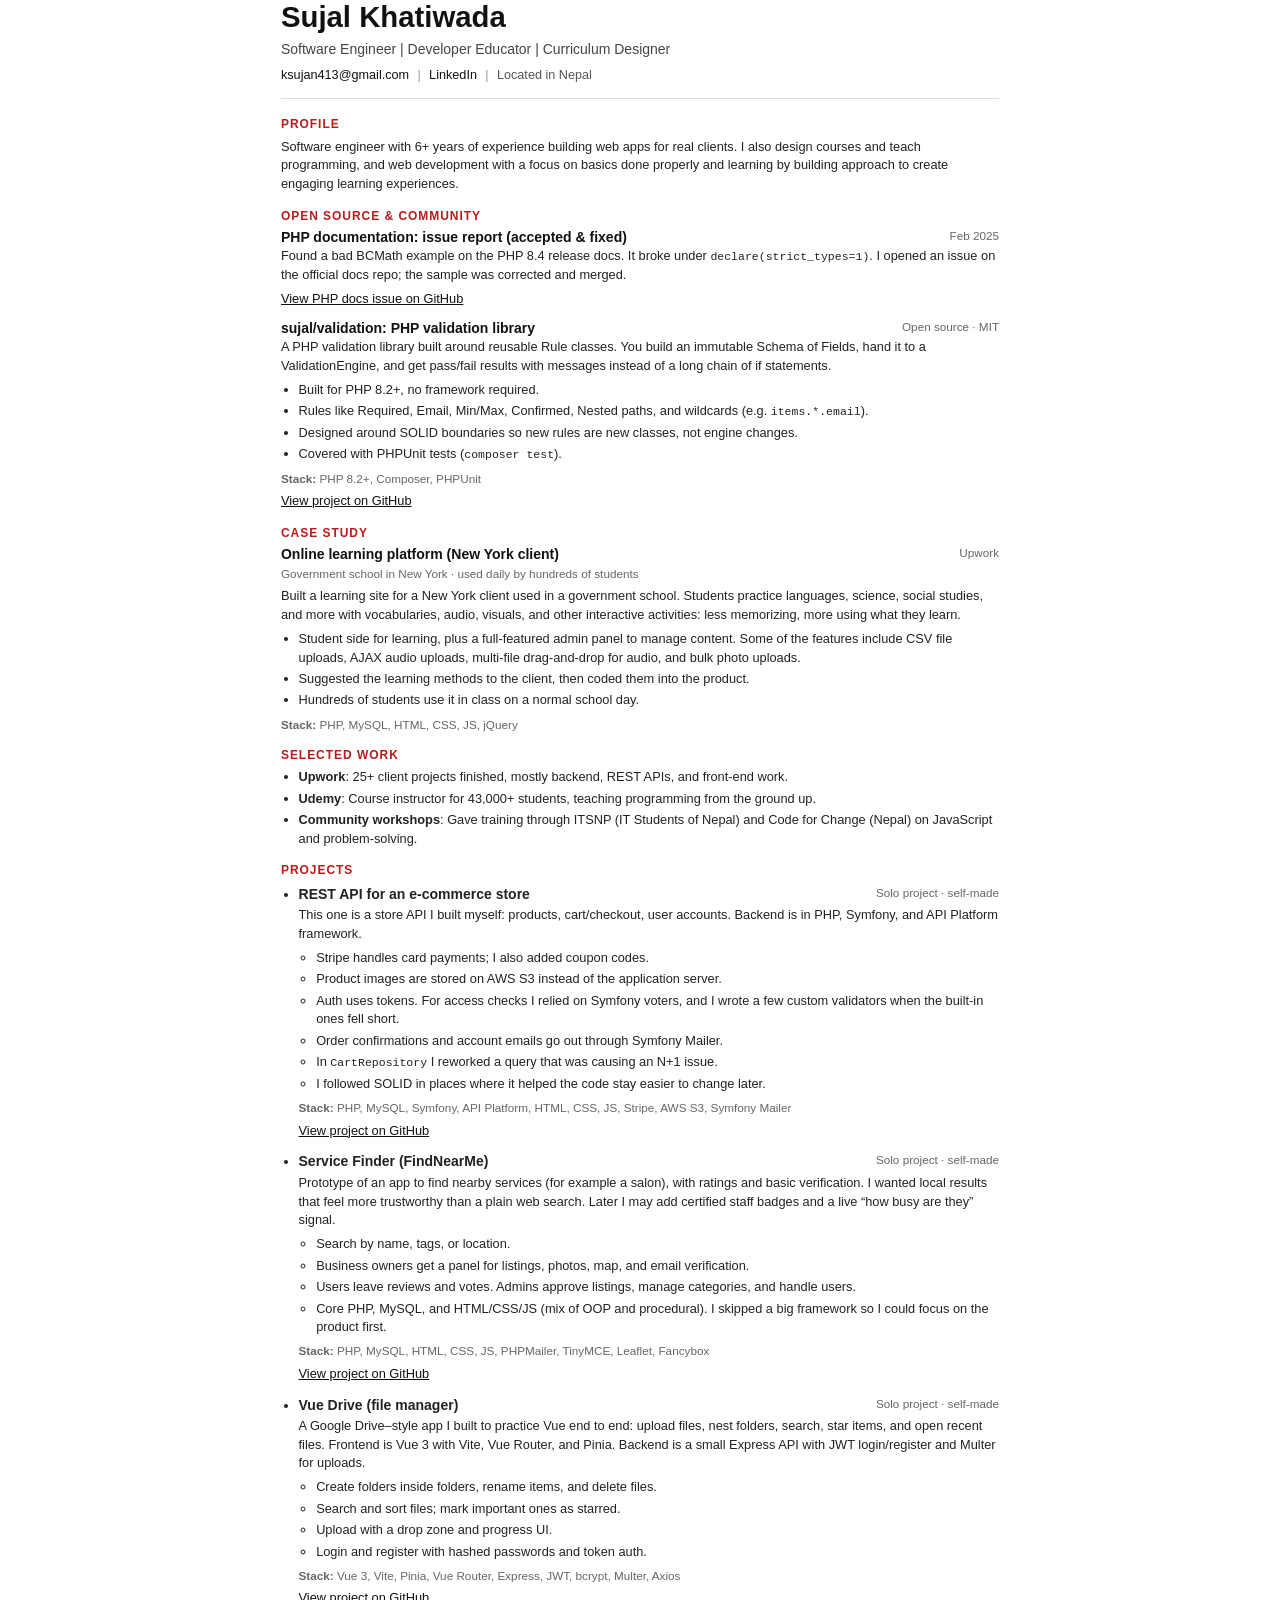
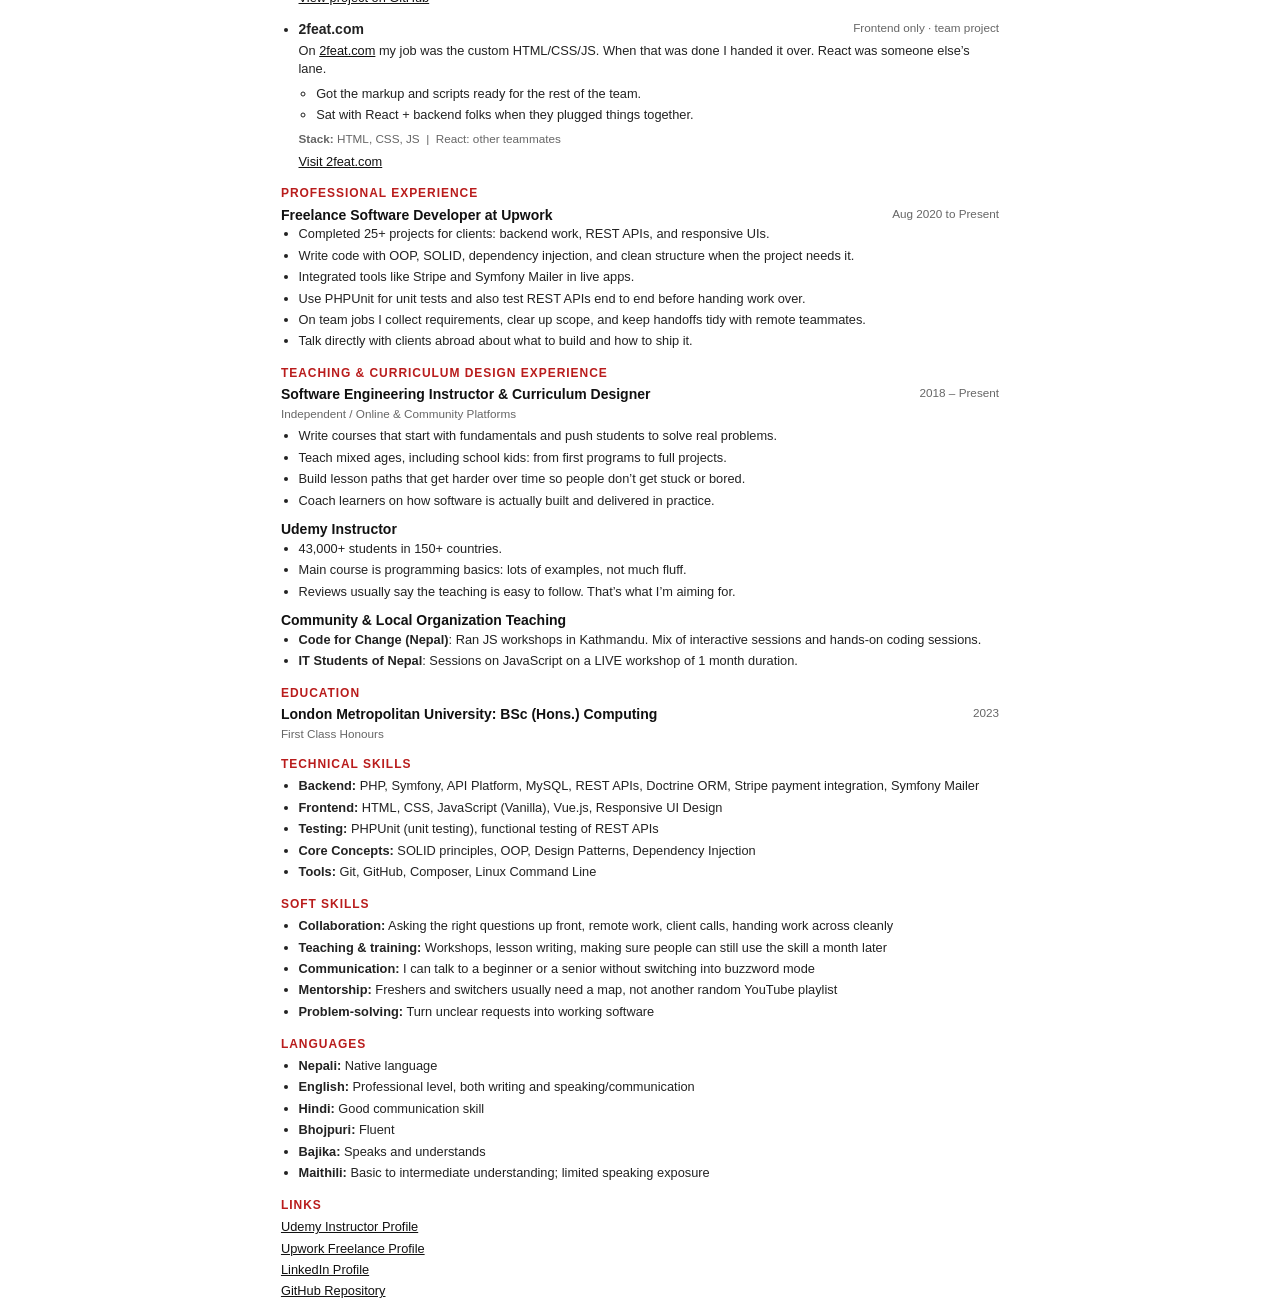
==== files/.cv-print-temp.html @ 74f62e8c "initial set up portfolio" ====
<!DOCTYPE html>
<html lang="en">
<head>
<meta charset="UTF-8">
<meta name="viewport" content="width=device-width, initial-scale=1.0">
<title>Sujal Khatiwada — CV</title>
<style>
  @page {
    size: A4;
    margin: 14mm 14mm 16mm 14mm;
  }

  * { box-sizing: border-box; }

  html, body {
    margin: 0;
    padding: 0;
    background: #fff;
    color: #111;
    font-family: -apple-system, BlinkMacSystemFont, "Segoe UI", Helvetica, Arial, sans-serif;
    -webkit-print-color-adjust: exact;
    print-color-adjust: exact;
  }

  .sheet {
    max-width: 190mm;
    margin: 0 auto;
  }

  .cv-header {
    margin-bottom: 1.15rem;
    padding-bottom: .85rem;
    border-bottom: 1px solid #ddd;
  }

  .cv-name {
    margin: 0 0 .3rem;
    font-size: 22pt;
    font-weight: 800;
    line-height: 1.15;
  }

  .cv-role {
    margin: 0 0 .45rem;
    font-size: 10.5pt;
    font-weight: 500;
    color: #444;
  }

  .cv-contacts {
    margin: 0;
    font-size: 9.5pt;
    color: #555;
  }

  .cv-contacts a {
    color: #111;
    text-decoration: none;
  }

  .cv-sep {
    margin: 0 .3rem;
    color: #999;
  }

  .cv-section {
    margin-bottom: .95rem;
  }

  .cv-section-title {
    margin: 0 0 .4rem;
    font-size: 9pt;
    font-weight: 800;
    letter-spacing: .08em;
    text-transform: uppercase;
    color: #b91c1c;
    break-after: avoid;
    page-break-after: avoid;
  }

  p, li {
    font-size: 9.6pt;
    line-height: 1.45;
    color: #222;
  }

  p { margin: 0 0 .35rem; }

  ul {
    margin: 0 0 .35rem;
    padding-left: 1.1rem;
  }

  li { margin-bottom: .18rem; }

  .cv-entry,
  .cv-project {
    margin-bottom: .7rem;
  }

  .cv-entry-head {
    display: flex;
    flex-wrap: wrap;
    justify-content: space-between;
    gap: .2rem .8rem;
    margin-bottom: .15rem;
    break-after: avoid;
    page-break-after: avoid;
  }

  .cv-entry-head h5 {
    margin: 0;
    font-size: 10.5pt;
    font-weight: 700;
  }

  .cv-entry-date,
  .cv-entry-meta {
    font-size: 8.8pt;
    color: #666;
  }

  .cv-links {
    list-style: none;
    padding-left: 0;
  }

  .cv-links a {
    color: #111;
    text-decoration: underline;
    word-break: break-word;
  }

  .cv-links i { display: none; }

  a { color: #111; text-decoration: underline; }

  code {
    font-family: ui-monospace, SFMono-Regular, Menlo, Consolas, monospace;
    font-size: .9em;
  }
</style>
</head>
<body>
  <main class="sheet">
<div class="cv-header">
                    <h3 class="cv-name">Sujal Khatiwada</h3>
                    <p class="cv-role">Software Engineer | Developer Educator | Curriculum Designer</p>
                    <p class="cv-contacts">
                        <a href="mailto:ksujan413@gmail.com">ksujan413@gmail.com</a>
                        <span class="cv-sep">|</span>
                        <a href="https://www.linkedin.com/in/sujal-k-0b3b04126/" target="_blank" rel="noopener">LinkedIn</a>
                        <span class="cv-sep">|</span>
                        <span>Located in Nepal</span>
                    </p>
                </div>

                <section class="cv-section">
                    <h4 class="cv-section-title">Profile</h4>
                    <p>
                        Software engineer with 6+ years of experience building web apps for real clients.
                        I also design courses and teach programming, and web development with a focus on basics done properly
                        and learning by building approach to create engaging learning experiences.
                    </p>
                </section>

                <section class="cv-section">
                    <h4 class="cv-section-title">Open Source &amp; Community</h4>
                    <div class="cv-entry">
                        <div class="cv-entry-head">
                            <h5>PHP documentation: issue report (accepted &amp; fixed)</h5>
                            <span class="cv-entry-date">Feb 2025</span>
                        </div>
                        <p>
                            Found a bad BCMath example on the PHP 8.4 release docs. It broke under
                            <code>declare(strict_types=1)</code>. I opened an issue on the official docs repo;
                            the sample was corrected and merged.
                        </p>
                        <ul class="cv-links">
                            <li>
                                <a href="https://github.com/php/doc-en/issues/4466"
                                    target="_blank"
                                    rel="noopener"
                                    aria-label="View PHP documentation issue about BCMath example on GitHub">
                                    View PHP docs issue on GitHub
                                    <i class="fa-solid fa-arrow-up-right-from-square" aria-hidden="true"></i>
                                </a>
                            </li>
                        </ul>
                    </div>
                    <div class="cv-entry">
                        <div class="cv-entry-head">
                            <h5>sujal/validation: PHP validation library</h5>
                            <span class="cv-entry-date">Open source · MIT</span>
                        </div>
                        <p>
                            A PHP validation library built around reusable Rule classes.
                            You build an immutable Schema of Fields, hand it to a ValidationEngine,
                            and get pass/fail results with messages instead of a long chain of if statements.
                        </p>
                        <ul>
                            <li>Built for PHP 8.2+, no framework required.</li>
                            <li>Rules like Required, Email, Min/Max, Confirmed, Nested paths, and wildcards (e.g. <code>items.*.email</code>).</li>
                            <li>Designed around SOLID boundaries so new rules are new classes, not engine changes.</li>
                            <li>Covered with PHPUnit tests (<code>composer test</code>).</li>
                        </ul>
                        <p class="cv-entry-meta">
                            <strong>Stack:</strong> PHP 8.2+, Composer, PHPUnit
                        </p>
                        <ul class="cv-links">
                            <li>
                                <a href="https://github.com/sujalK/validation"
                                    target="_blank"
                                    rel="noopener"
                                    aria-label="View sujal/validation PHP library on GitHub">
                                    View project on GitHub
                                    <i class="fa-solid fa-arrow-up-right-from-square" aria-hidden="true"></i>
                                </a>
                            </li>
                        </ul>
                    </div>
                </section>

                <section class="cv-section">
                    <h4 class="cv-section-title">Case Study</h4>
                    <div class="cv-entry">
                        <div class="cv-entry-head">
                            <h5>Online learning platform (New York client)</h5>
                            <span class="cv-entry-date">Upwork</span>
                        </div>
                        <p class="cv-entry-meta">Government school in New York · used daily by hundreds of students</p>
                        <p>
                            Built a learning site for a New York client used in a government school. Students practice
                            languages, science, social studies, and more with vocabularies, audio, visuals, and other
                            interactive activities: less memorizing, more using what they learn.
                        </p>
                        <ul>
                            <li>Student side for learning, plus a full-featured admin panel to manage content. Some of the features include CSV file uploads, AJAX audio uploads, multi-file drag-and-drop for audio, and bulk photo uploads.</li>
                            <li>Suggested the learning methods to the client, then coded them into the product.</li>
                            <li>Hundreds of students use it in class on a normal school day.</li>
                        </ul>
                        <p class="cv-entry-meta">
                            <strong>Stack:</strong> PHP, MySQL, HTML, CSS, JS, jQuery
                        </p>
                    </div>
                </section>

                <section class="cv-section">
                    <h4 class="cv-section-title">Selected Work</h4>
                    <ul>
                        <li><strong>Upwork</strong>: 25+ client projects finished, mostly backend, REST APIs, and front-end work.</li>
                        <li><strong>Udemy</strong>: Course instructor for 43,000+ students, teaching programming from the ground up.</li>
                        <li><strong>Community workshops</strong>: Gave training through ITSNP (IT Students of Nepal) and Code for Change (Nepal) on JavaScript and problem-solving.</li>
                    </ul>
                </section>

                <section class="cv-section">
                    <h4 class="cv-section-title">Projects</h4>
                    <ul class="cv-projects">
                        <li class="cv-project">
                            <div class="cv-entry-head">
                                <h5>REST API for an e-commerce store</h5>
                                <span class="cv-entry-date">Solo project · self-made</span>
                            </div>
                            <p>
                                This one is a store API I built myself: products, cart/checkout, user accounts.
                                Backend is in PHP, Symfony, and API Platform framework.
                            </p>
                            <ul>
                                <li>Stripe handles card payments; I also added coupon codes.</li>
                                <li>Product images are stored on AWS S3 instead of the application server.</li>
                                <li>Auth uses tokens. For access checks I relied on Symfony voters, and I wrote a few custom validators when the built-in ones fell short.</li>
                                <li>Order confirmations and account emails go out through Symfony Mailer.</li>
                                <li>In <code>CartRepository</code> I reworked a query that was causing an N+1 issue.</li>
                                <li>I followed SOLID in places where it helped the code stay easier to change later.</li>
                            </ul>
                            <p class="cv-entry-meta">
                                <strong>Stack:</strong> PHP, MySQL, Symfony, API Platform, HTML, CSS, JS, Stripe, AWS S3, Symfony Mailer
                            </p>
                            <ul class="cv-links">
                                <li>
                                    <a href="https://github.com/sujalK/ecommerce-api" target="_blank" rel="noopener">
                                        View project on GitHub
                                        <i class="fa-solid fa-arrow-up-right-from-square" aria-hidden="true"></i>
                                    </a>
                                </li>
                            </ul>
                        </li>

                        <li class="cv-project">
                            <div class="cv-entry-head">
                                <h5>Service Finder (FindNearMe)</h5>
                                <span class="cv-entry-date">Solo project · self-made</span>
                            </div>
                            <p>
                                Prototype of an app to find nearby services (for example a salon),
                                with ratings and basic verification. I wanted local results that feel
                                more trustworthy than a plain web search. Later I may add certified
                                staff badges and a live “how busy are they” signal.
                            </p>
                            <ul>
                                <li>Search by name, tags, or location.</li>
                                <li>Business owners get a panel for listings, photos, map, and email verification.</li>
                                <li>Users leave reviews and votes. Admins approve listings, manage categories, and handle users.</li>
                                <li>Core PHP, MySQL, and HTML/CSS/JS (mix of OOP and procedural). I skipped a big framework so I could focus on the product first.</li>
                            </ul>
                            <p class="cv-entry-meta">
                                <strong>Stack:</strong> PHP, MySQL, HTML, CSS, JS, PHPMailer, TinyMCE, Leaflet, Fancybox
                            </p>
                            <ul class="cv-links">
                                <li>
                                    <a href="https://github.com/sujalK/ServiceFinder" target="_blank" rel="noopener">
                                        View project on GitHub
                                        <i class="fa-solid fa-arrow-up-right-from-square" aria-hidden="true"></i>
                                    </a>
                                </li>
                            </ul>
                        </li>

                        <li class="cv-project">
                            <div class="cv-entry-head">
                                <h5>Vue Drive (file manager)</h5>
                                <span class="cv-entry-date">Solo project · self-made</span>
                            </div>
                            <p>
                                A Google Drive–style app I built to practice Vue end to end:
                                upload files, nest folders, search, star items, and open recent files.
                                Frontend is Vue 3 with Vite, Vue Router, and Pinia.
                                Backend is a small Express API with JWT login/register and Multer for uploads.
                            </p>
                            <ul>
                                <li>Create folders inside folders, rename items, and delete files.</li>
                                <li>Search and sort files; mark important ones as starred.</li>
                                <li>Upload with a drop zone and progress UI.</li>
                                <li>Login and register with hashed passwords and token auth.</li>
                            </ul>
                            <p class="cv-entry-meta">
                                <strong>Stack:</strong> Vue 3, Vite, Pinia, Vue Router, Express, JWT, bcrypt, Multer, Axios
                            </p>
                            <ul class="cv-links">
                                <li>
                                    <a href="https://github.com/sujalK/vue-drive" target="_blank" rel="noopener">
                                        View project on GitHub
                                        <i class="fa-solid fa-arrow-up-right-from-square" aria-hidden="true"></i>
                                    </a>
                                </li>
                            </ul>
                        </li>

                        <li class="cv-project">
                            <div class="cv-entry-head">
                                <h5>2feat.com</h5>
                                <span class="cv-entry-date">Frontend only · team project</span>
                            </div>
                            <p>
                                On
                                <a href="https://2feat.com" target="_blank" rel="noopener">2feat.com</a>
                                my job was the custom HTML/CSS/JS. When that was done I handed it over.
                                React was someone else’s lane.
                            </p>
                            <ul>
                                <li>Got the markup and scripts ready for the rest of the team.</li>
                                <li>Sat with React + backend folks when they plugged things together.</li>
                            </ul>
                            <p class="cv-entry-meta">
                                <strong>Stack:</strong> HTML, CSS, JS &nbsp;|&nbsp; React: other teammates
                            </p>
                            <ul class="cv-links">
                                <li>
                                    <a href="https://2feat.com" target="_blank" rel="noopener">
                                        Visit 2feat.com
                                        <i class="fa-solid fa-arrow-up-right-from-square" aria-hidden="true"></i>
                                    </a>
                                </li>
                            </ul>
                        </li>
                    </ul>
                </section>

                <section class="cv-section">
                    <h4 class="cv-section-title">Professional Experience</h4>
                    <div class="cv-entry">
                        <div class="cv-entry-head">
                            <h5>Freelance Software Developer at Upwork</h5>
                            <span class="cv-entry-date">Aug 2020 to Present</span>
                        </div>
                        <ul>
                            <li>Completed 25+ projects for clients: backend work, REST APIs, and responsive UIs.</li>
                            <li>Write code with OOP, SOLID, dependency injection, and clean structure when the project needs it.</li>
                            <li>Integrated tools like Stripe and Symfony Mailer in live apps.</li>
                            <li>Use PHPUnit for unit tests and also test REST APIs end to end before handing work over.</li>
                            <li>On team jobs I collect requirements, clear up scope, and keep handoffs tidy with remote teammates.</li>
                            <li>Talk directly with clients abroad about what to build and how to ship it.</li>
                        </ul>
                    </div>
                </section>

                <section class="cv-section">
                    <h4 class="cv-section-title">Teaching &amp; Curriculum Design Experience</h4>
                    <div class="cv-entry">
                        <div class="cv-entry-head">
                            <h5>Software Engineering Instructor &amp; Curriculum Designer</h5>
                            <span class="cv-entry-date">2018 – Present</span>
                        </div>
                        <p class="cv-entry-meta">Independent / Online &amp; Community Platforms</p>
                        <ul>
                            <li>Write courses that start with fundamentals and push students to solve real problems.</li>
                            <li>Teach mixed ages, including school kids: from first programs to full projects.</li>
                            <li>Build lesson paths that get harder over time so people don’t get stuck or bored.</li>
                            <li>Coach learners on how software is actually built and delivered in practice.</li>
                        </ul>
                    </div>
                    <div class="cv-entry">
                        <div class="cv-entry-head">
                            <h5>Udemy Instructor</h5>
                        </div>
                        <ul>
                            <li>43,000+ students in 150+ countries.</li>
                            <li>Main course is programming basics: lots of examples, not much fluff.</li>
                            <li>Reviews usually say the teaching is easy to follow. That’s what I’m aiming for.</li>
                        </ul>
                    </div>
                    <div class="cv-entry">
                        <div class="cv-entry-head">
                            <h5>Community &amp; Local Organization Teaching</h5>
                        </div>
                        <ul>
                            <li><strong>Code for Change (Nepal)</strong>: Ran JS workshops in Kathmandu. Mix of interactive sessions and hands-on coding sessions.</li>
                            <li><strong>IT Students of Nepal</strong>: Sessions on JavaScript on a LIVE workshop of 1 month duration.</li>
                        </ul>
                    </div>
                </section>

                <section class="cv-section">
                    <h4 class="cv-section-title">Education</h4>
                    <div class="cv-entry">
                        <div class="cv-entry-head">
                            <h5>London Metropolitan University: BSc (Hons.) Computing</h5>
                            <span class="cv-entry-date">2023</span>
                        </div>
                        <p class="cv-entry-meta">First Class Honours</p>
                    </div>
                </section>

                <section class="cv-section">
                    <h4 class="cv-section-title">Technical Skills</h4>
                    <ul class="cv-skills">
                        <li><strong>Backend:</strong> PHP, Symfony, API Platform, MySQL, REST APIs, Doctrine ORM, Stripe payment integration, Symfony Mailer</li>
                        <li><strong>Frontend:</strong> HTML, CSS, JavaScript (Vanilla), Vue.js, Responsive UI Design</li>
                        <li><strong>Testing:</strong> PHPUnit (unit testing), functional testing of REST APIs</li>
                        <li><strong>Core Concepts:</strong> SOLID principles, OOP, Design Patterns, Dependency Injection</li>
                        <li><strong>Tools:</strong> Git, GitHub, Composer, Linux Command Line</li>
                    </ul>
                </section>

                <section class="cv-section">
                    <h4 class="cv-section-title">Soft Skills</h4>
                    <ul class="cv-skills">
                        <li><strong>Collaboration:</strong> Asking the right questions up front, remote work, client calls, handing work across cleanly</li>
                        <li><strong>Teaching &amp; training:</strong> Workshops, lesson writing, making sure people can still use the skill a month later</li>
                        <li><strong>Communication:</strong> I can talk to a beginner or a senior without switching into buzzword mode</li>
                        <li><strong>Mentorship:</strong> Freshers and switchers usually need a map, not another random YouTube playlist</li>
                        <li><strong>Problem-solving:</strong> Turn unclear requests into working software</li>
                    </ul>
                </section>

                <section class="cv-section">
                    <h4 class="cv-section-title">Languages</h4>
                    <ul class="cv-skills">
                        <li><strong>Nepali:</strong> Native language</li>
                        <li><strong>English:</strong> Professional level, both writing and speaking/communication</li>
                        <li><strong>Hindi:</strong> Good communication skill</li>
                        <li><strong>Bhojpuri:</strong> Fluent</li>
                        <li><strong>Bajika:</strong> Speaks and understands</li>
                        <li><strong>Maithili:</strong> Basic to intermediate understanding; limited speaking exposure</li>
                    </ul>
                </section>

                <section class="cv-section">
                    <h4 class="cv-section-title">Links</h4>
                    <ul class="cv-links">
                        <li>
                            <a href="https://www.udemy.com/user/sujal-12/" target="_blank" rel="noopener">
                                Udemy Instructor Profile
                                <i class="fa-solid fa-arrow-up-right-from-square" aria-hidden="true"></i>
                            </a>
                        </li>
                        <li>
                            <a href="https://www.upwork.com/freelancers/~01d616780dda5599a9" target="_blank" rel="noopener">
                                Upwork Freelance Profile
                                <i class="fa-solid fa-arrow-up-right-from-square" aria-hidden="true"></i>
                            </a>
                        </li>
                        <li>
                            <a href="https://www.linkedin.com/in/sujal-k-0b3b04126/" target="_blank" rel="noopener">
                                LinkedIn Profile
                                <i class="fa-solid fa-arrow-up-right-from-square" aria-hidden="true"></i>
                            </a>
                        </li>
                        <li>
                            <a href="https://github.com/sujalK" target="_blank" rel="noopener">
                                GitHub Repository
                                <i class="fa-solid fa-arrow-up-right-from-square" aria-hidden="true"></i>
                            </a>
                        </li>
                    </ul>
                </section>
  </main>
</body>
</html>
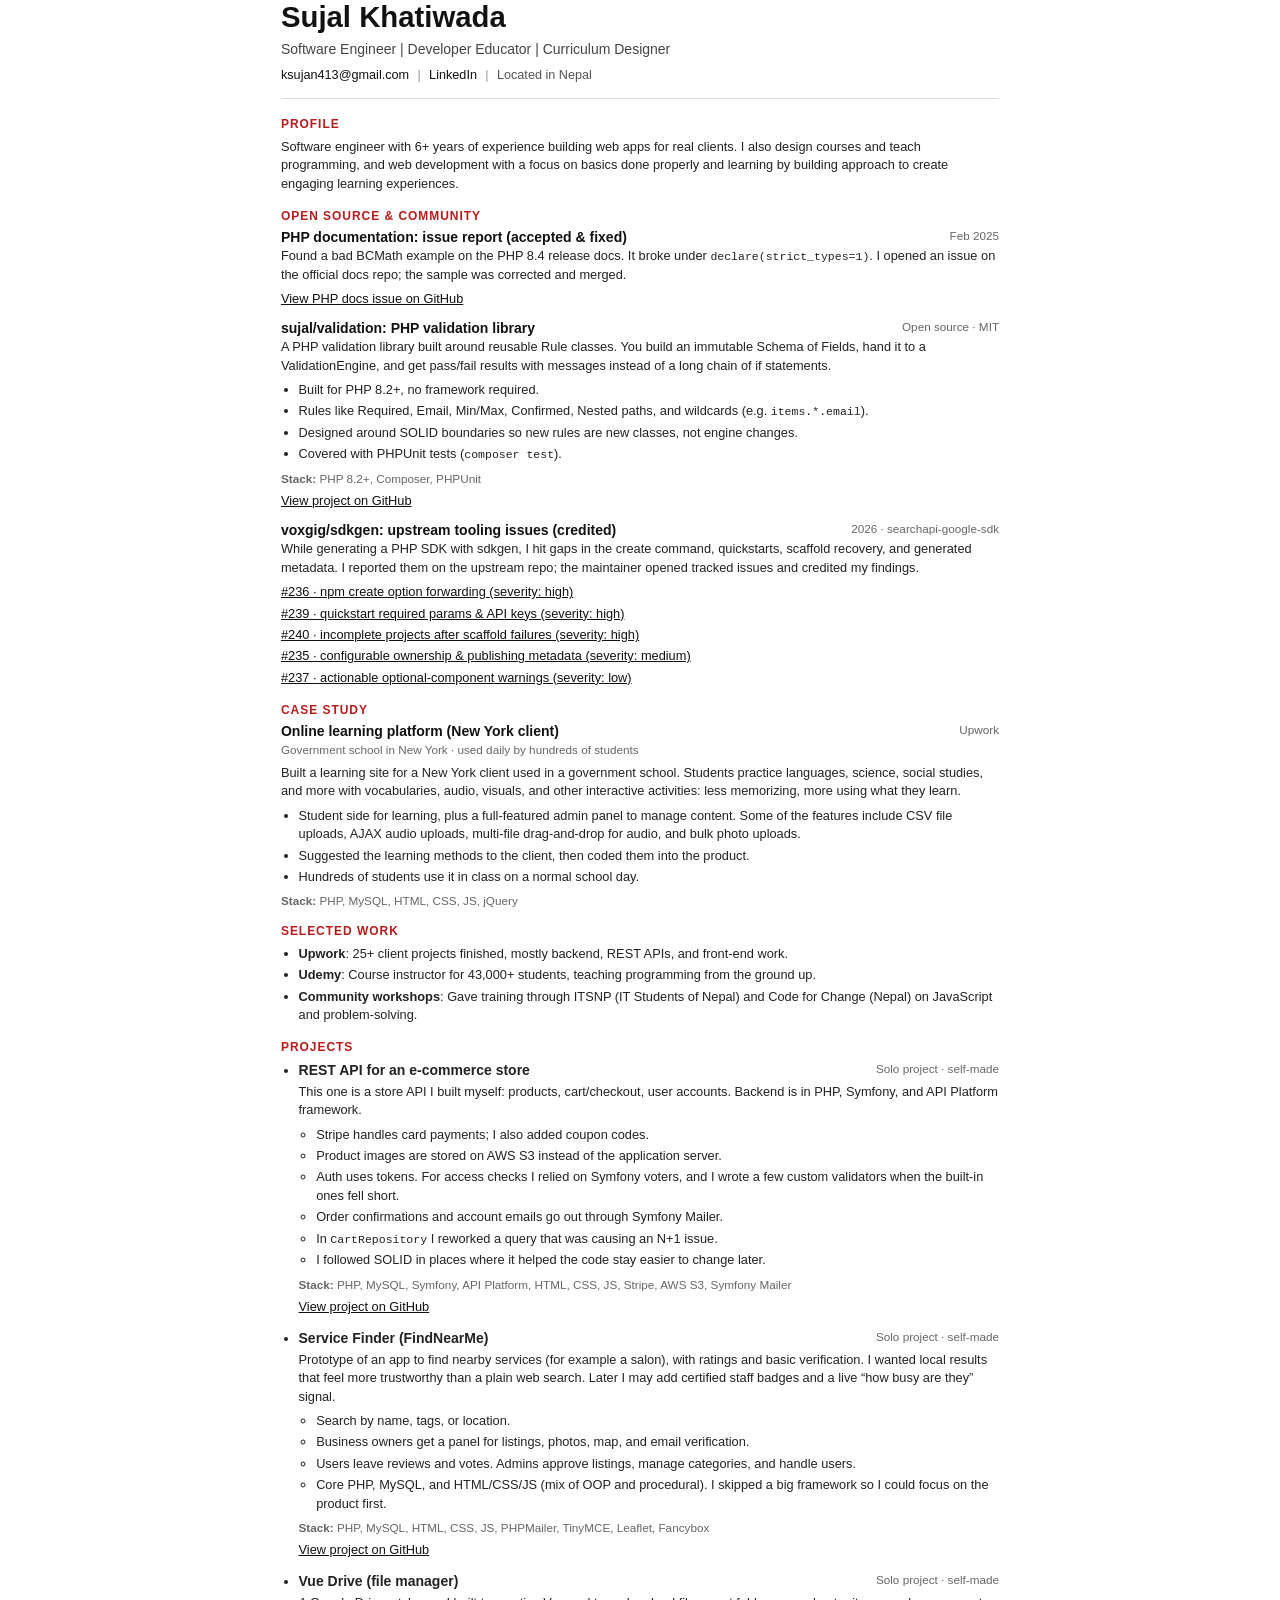
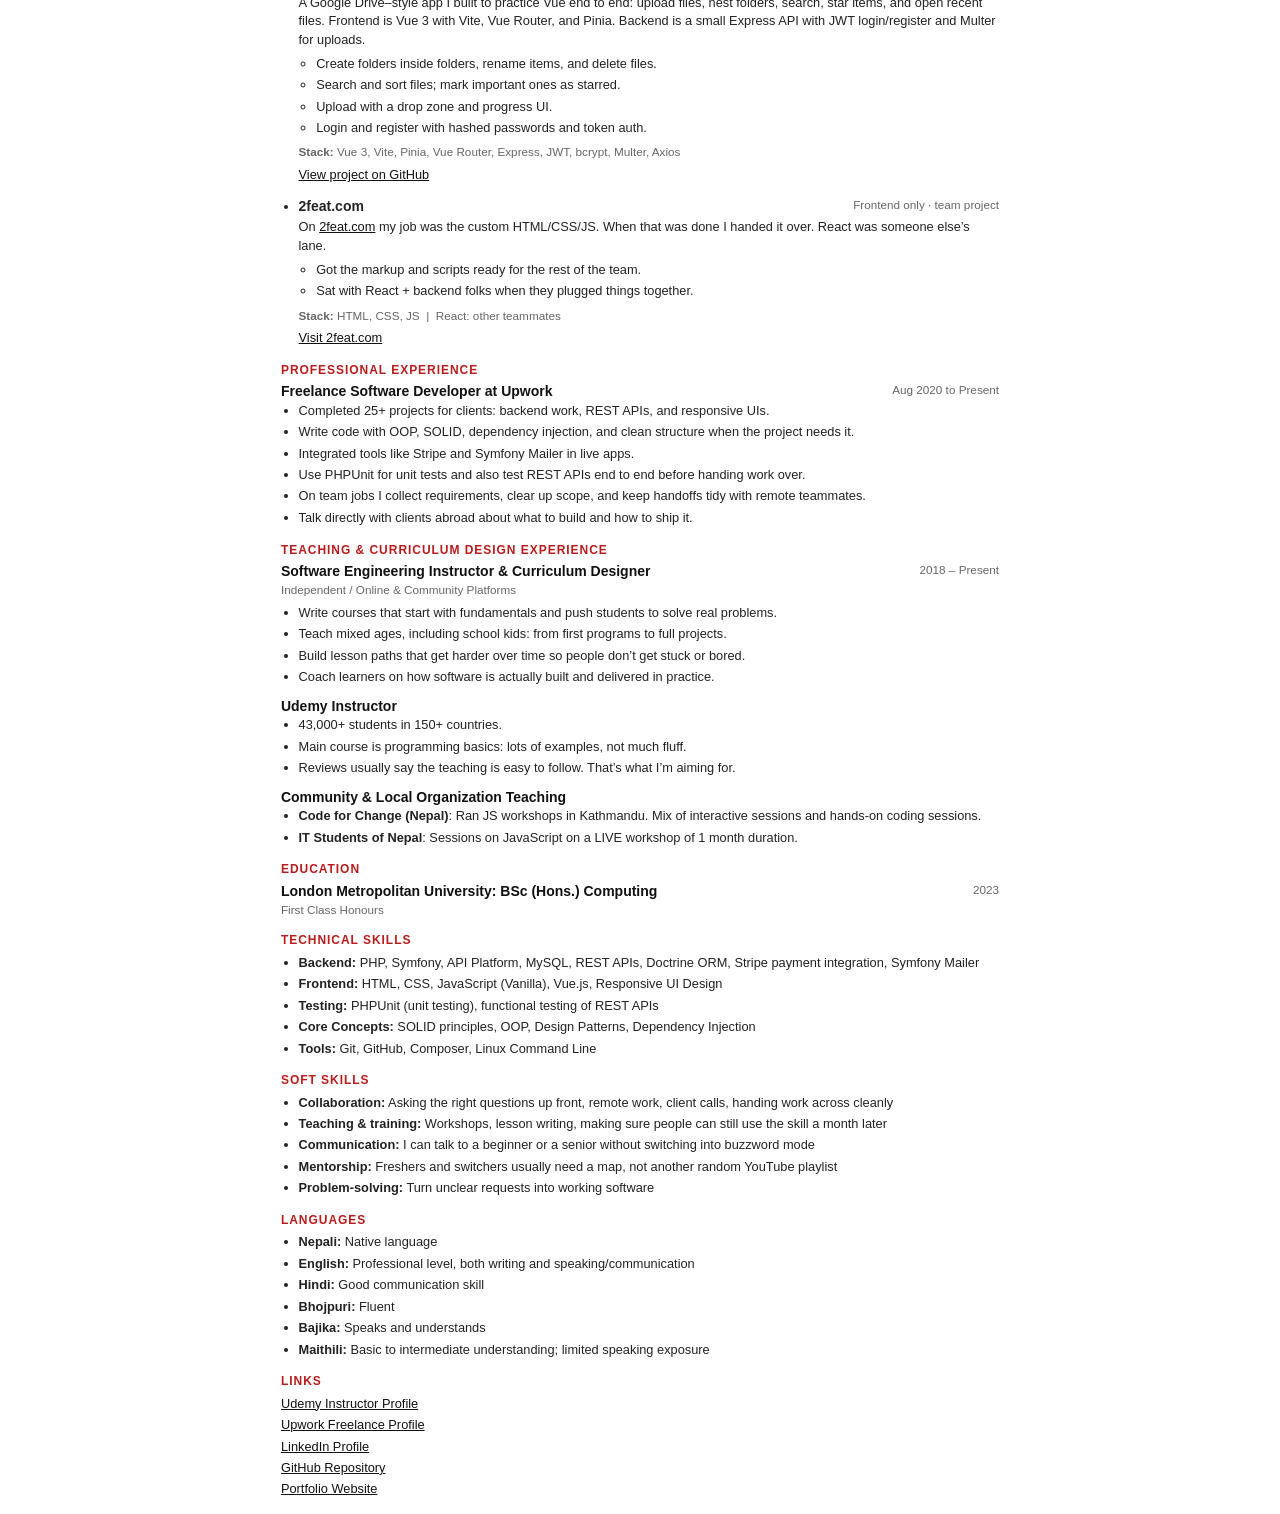
==== commit 21af876d: "Add Open Source section and refresh CV links. Highlight sujal/validation, the PHP docs fix, and cred" ====
--- a/files/.cv-print-temp.html
+++ b/files/.cv-print-temp.html
@@ -219,6 +219,49 @@
                             </li>
                         </ul>
                     </div>
+                    <div class="cv-entry">
+                        <div class="cv-entry-head">
+                            <h5>voxgig/sdkgen: upstream tooling issues (credited)</h5>
+                            <span class="cv-entry-date">2026 · searchapi-google-sdk</span>
+                        </div>
+                        <p>
+                            While generating a PHP SDK with sdkgen, I hit gaps in the create command, quickstarts,
+                            scaffold recovery, and generated metadata. I reported them on the upstream repo; the
+                            maintainer opened tracked issues and credited my findings.
+                        </p>
+                        <ul class="cv-links">
+                            <li>
+                                <a href="https://github.com/voxgig/sdkgen/issues/236" target="_blank" rel="noopener">
+                                    #236 · npm create option forwarding (severity: high)
+                                    <i class="fa-solid fa-arrow-up-right-from-square" aria-hidden="true"></i>
+                                </a>
+                            </li>
+                            <li>
+                                <a href="https://github.com/voxgig/sdkgen/issues/239" target="_blank" rel="noopener">
+                                    #239 · quickstart required params &amp; API keys (severity: high)
+                                    <i class="fa-solid fa-arrow-up-right-from-square" aria-hidden="true"></i>
+                                </a>
+                            </li>
+                            <li>
+                                <a href="https://github.com/voxgig/sdkgen/issues/240" target="_blank" rel="noopener">
+                                    #240 · incomplete projects after scaffold failures (severity: high)
+                                    <i class="fa-solid fa-arrow-up-right-from-square" aria-hidden="true"></i>
+                                </a>
+                            </li>
+                            <li>
+                                <a href="https://github.com/voxgig/sdkgen/issues/235" target="_blank" rel="noopener">
+                                    #235 · configurable ownership &amp; publishing metadata (severity: medium)
+                                    <i class="fa-solid fa-arrow-up-right-from-square" aria-hidden="true"></i>
+                                </a>
+                            </li>
+                            <li>
+                                <a href="https://github.com/voxgig/sdkgen/issues/237" target="_blank" rel="noopener">
+                                    #237 · actionable optional-component warnings (severity: low)
+                                    <i class="fa-solid fa-arrow-up-right-from-square" aria-hidden="true"></i>
+                                </a>
+                            </li>
+                        </ul>
+                    </div>
                 </section>
 
                 <section class="cv-section">
@@ -503,6 +546,12 @@
                                 <i class="fa-solid fa-arrow-up-right-from-square" aria-hidden="true"></i>
                             </a>
                         </li>
+                        <li>
+                            <a href="https://sujalk.github.io/portfolio" target="_blank" rel="noopener">
+                                Portfolio Website
+                                <i class="fa-solid fa-arrow-up-right-from-square" aria-hidden="true"></i>
+                            </a>
+                        </li>
                     </ul>
                 </section>
   </main>
